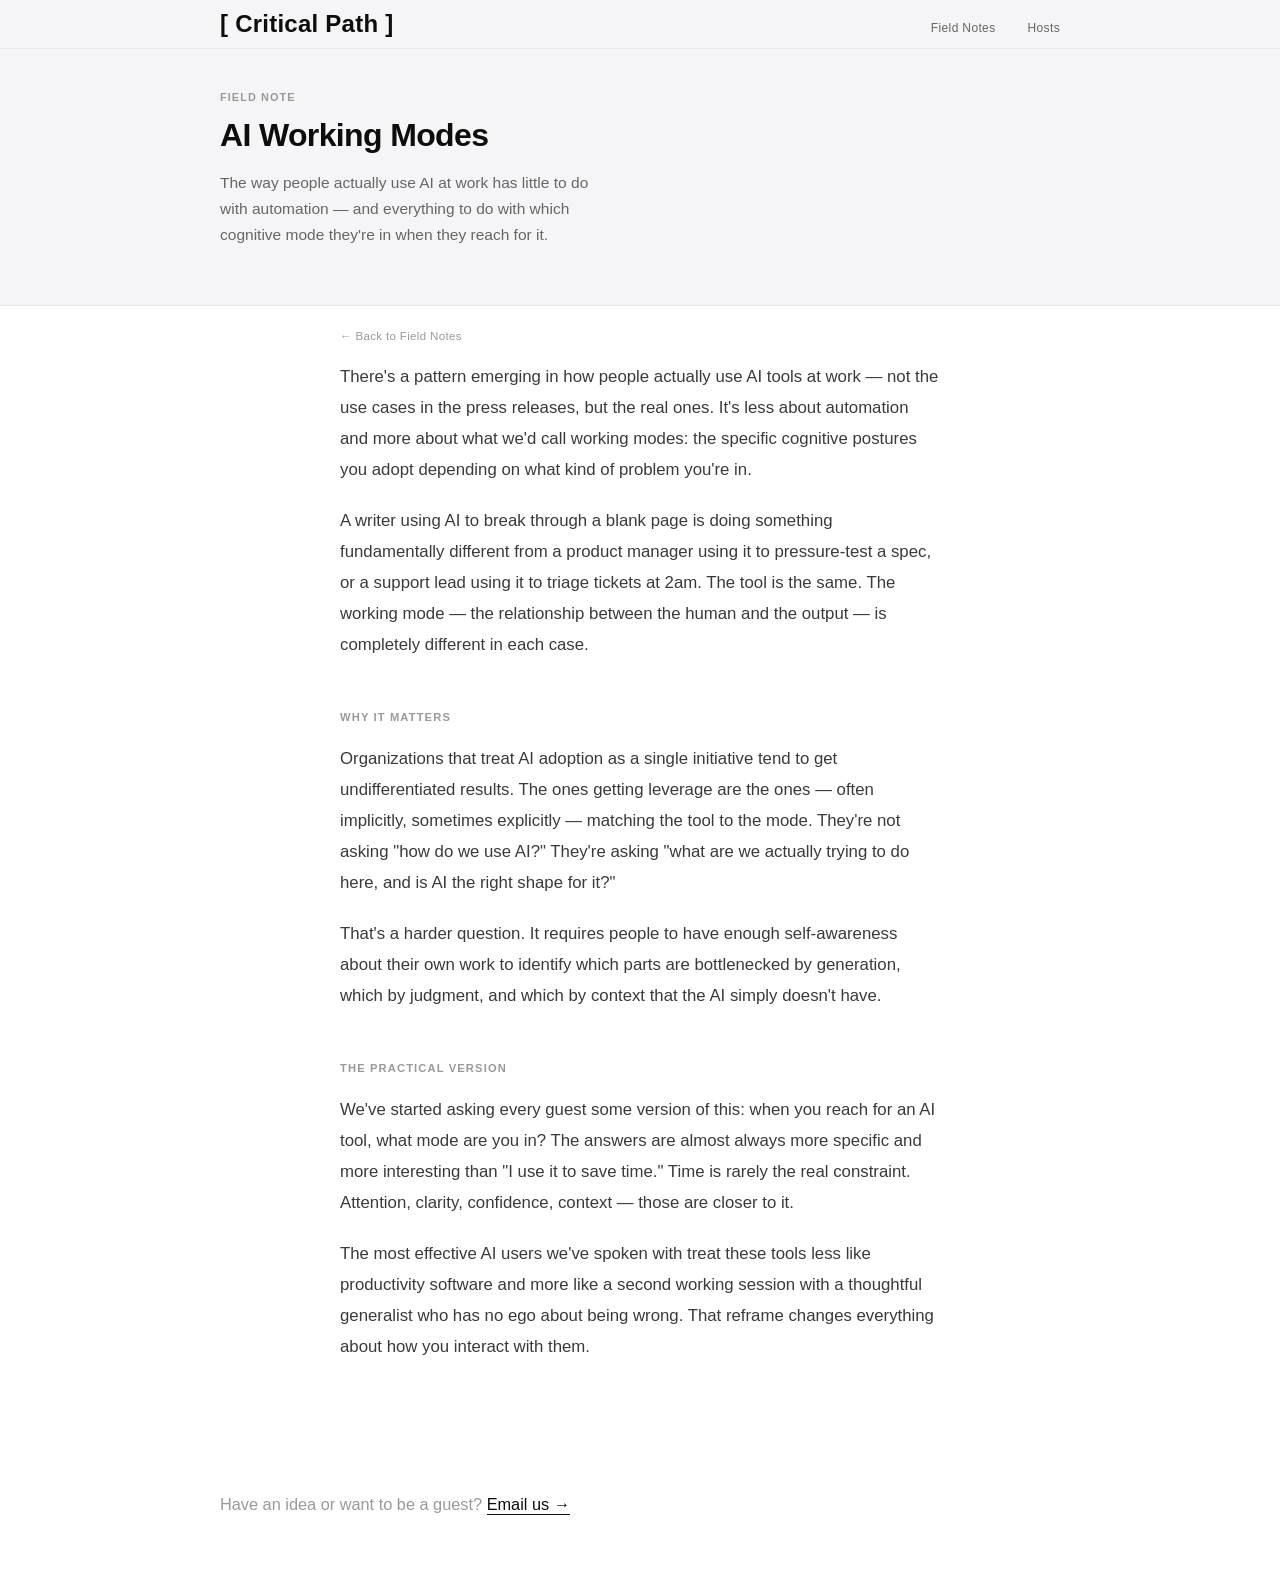
==== field-note-ai-working-modes.html @ de77ccbd "initial version Co-Authored-By: Claude Sonnet 4.6 <noreply@anthropic.com>" ====
<!DOCTYPE html>
<html lang="en">
<head>
  <meta charset="UTF-8" />
  <meta name="viewport" content="width=device-width, initial-scale=1.0" />
  <title>AI Working Modes — Critical Path</title>
  <link rel="preconnect" href="https://fonts.googleapis.com" />
  <link rel="preconnect" href="https://fonts.gstatic.com" crossorigin />
  <link href="https://fonts.googleapis.com/css2?family=IBM+Plex+Mono:wght@400;500;600&display=swap" rel="stylesheet" />
  <link rel="stylesheet" href="styles.css" />
</head>
<body>

  <div class="site-header-wrap">
    <header class="site-header">
      <a href="index.html" class="site-name">[ Critical Path ]</a>
      <nav class="site-nav">
        <a href="index.html#field-notes">Field Notes</a>
        <a href="index.html#hosts">Hosts</a>
      </nav>
    </header>
  </div>

  <div class="detail-hero">
    <div class="detail-hero-inner">
      <div class="detail-hero-text">
        <p class="detail-tag">Field Note</p>
        <h1 class="detail-title">AI Working Modes</h1>
        <p class="detail-intro">The way people actually use AI at work has little to do with automation — and everything to do with which cognitive mode they're in when they reach for it.</p>
      </div>
    </div>
  </div>

  <main class="detail-body">

    <a href="index.html#field-notes" class="detail-back">← Back to Field Notes</a>

    <div class="detail-prose">
      <p>There's a pattern emerging in how people actually use AI tools at work — not the use cases in the press releases, but the real ones. It's less about automation and more about what we'd call working modes: the specific cognitive postures you adopt depending on what kind of problem you're in.</p>

      <p>A writer using AI to break through a blank page is doing something fundamentally different from a product manager using it to pressure-test a spec, or a support lead using it to triage tickets at 2am. The tool is the same. The working mode — the relationship between the human and the output — is completely different in each case.</p>

      <h3>Why it matters</h3>

      <p>Organizations that treat AI adoption as a single initiative tend to get undifferentiated results. The ones getting leverage are the ones — often implicitly, sometimes explicitly — matching the tool to the mode. They're not asking "how do we use AI?" They're asking "what are we actually trying to do here, and is AI the right shape for it?"</p>

      <p>That's a harder question. It requires people to have enough self-awareness about their own work to identify which parts are bottlenecked by generation, which by judgment, and which by context that the AI simply doesn't have.</p>

      <h3>The practical version</h3>

      <p>We've started asking every guest some version of this: when you reach for an AI tool, what mode are you in? The answers are almost always more specific and more interesting than "I use it to save time." Time is rarely the real constraint. Attention, clarity, confidence, context — those are closer to it.</p>

      <p>The most effective AI users we've spoken with treat these tools less like productivity software and more like a second working session with a thoughtful generalist who has no ego about being wrong. That reframe changes everything about how you interact with them.</p>
    </div>

  </main>

  <footer class="site-footer">
    <p>Have an idea or want to be a guest? <a href="mailto:hello@criticalpathpodcast.com">Email us →</a></p>
  </footer>

</body>
</html>
---- styles.css ----
/* ── Reset ── */
*, *::before, *::after { box-sizing: border-box; margin: 0; padding: 0; }

/* ── Tokens ── */
:root {
  --black:   #0d0d0d;
  --ink:     #222;
  --mid:     #666;
  --faint:   #999;
  --rule:    #e8e8e8;
  --rule-light: rgba(0,0,0,0.07);
  --bg:      #fff;
  --bg-hero: #f5f5f7;

  --mono: -apple-system, BlinkMacSystemFont, "SF Pro Text", "Helvetica Neue", Arial, sans-serif;
  --serif: -apple-system, BlinkMacSystemFont, "SF Pro Display", "Helvetica Neue", Arial, sans-serif;

  --max: 920px;
  --pad-x: 2.5rem;

  /* vertical rhythm unit */
  --vr: 8px;
}

html { scroll-behavior: smooth; }

body {
  background: var(--bg);
  color: var(--ink);
  font-family: var(--serif);
  font-size: 17px;
  line-height: 1.65;
  -webkit-font-smoothing: antialiased;
  -moz-osx-font-smoothing: grayscale;
  font-feature-settings: "kern" 1;
  text-rendering: optimizeLegibility;
}

a { color: inherit; text-decoration: none; }

/* ─────────────────────────────────────────
   HEADER
───────────────────────────────────────── */
.site-header-wrap {
  background: var(--bg-hero);
  width: 100%;
  border-bottom: 1px solid var(--rule);
}

.site-header {
  display: flex;
  align-items: baseline;
  justify-content: space-between;
  max-width: var(--max);
  margin: 0 auto;
  padding: calc(var(--vr) * 2.4 - 15px) var(--pad-x);
}

.site-name {
  font-family: var(--mono);
  font-size: 1.5rem;
  font-weight: 600;
  letter-spacing: 0.01em;
  color: var(--black);
}

.site-nav {
  display: flex;
  gap: 2rem;
}

.site-nav a {
  font-family: var(--mono);
  font-size: 0.75rem;
  font-weight: 500;
  letter-spacing: 0.03em;
  color: var(--mid);
  transition: color 0.15s;
}

.site-nav a:hover { color: var(--black); }

/* ─────────────────────────────────────────
   HERO
───────────────────────────────────────── */
.hero {
  background: var(--bg-hero);
  width: 100%;
}

.hero-inner {
  display: grid;
  grid-template-columns: 1fr 1fr;
  gap: 4rem;
  align-items: stretch;
  max-width: var(--max);
  margin: 0 auto;
  padding: 40px var(--pad-x) calc(var(--vr) * 13 - 65px);
}

.hero-title {
  font-family: var(--serif);
  font-size: clamp(2.4rem, 5vw, 4rem);
  font-weight: 700;
  letter-spacing: -0.035em;
  line-height: 1.08;
  color: var(--black);
  margin-bottom: calc(var(--vr) * 2.5);
}

.hero-desc {
  font-family: var(--serif);
  font-size: 1.05rem;
  color: var(--mid);
  line-height: calc(1.75em - 5px);
  max-width: 380px;
  margin-bottom: 1rem;
}

.hero-desc:last-child { margin-bottom: 0; }

.video-label {
  font-family: var(--mono);
  font-size: 0.68rem;
  font-weight: 500;
  letter-spacing: 0.08em;
  text-transform: uppercase;
  color: var(--faint);
  margin-bottom: calc(var(--vr) * 1.5);
}

.video-link {
  display: flex;
  align-items: center;
  gap: 1rem;
  padding: 2rem 1.75rem;
  background: #ccc;
  border: 1px solid var(--rule);
  color: var(--black);
  transition: border-color 0.15s;
  min-height: 200px;
  justify-content: center;
}

.video-link:hover { border-color: var(--black); }

.video-link-play {
  font-size: 0.9rem;
  color: var(--black);
}

.video-link-text {
  font-family: var(--mono);
  font-size: 0.78rem;
  font-weight: 500;
  letter-spacing: 0.05em;
}

/* ─────────────────────────────────────────
   SECTION SCAFFOLD
───────────────────────────────────────── */
.field-notes,
.hosts {
  max-width: var(--max);
  margin: 0 auto;
  padding: calc(var(--vr) * 13) var(--pad-x);
  border-top: 1px solid var(--rule);
}

.field-notes {
  padding-top: 40px;
  padding-bottom: 0;
  border-top: none;
}

.hosts {
  padding-top: 35px;
  border-top: none;
}

.section-label {
  font-family: var(--mono);
  font-size: 0.8rem;
  font-weight: 600;
  letter-spacing: 0.12em;
  text-transform: uppercase;
  color: var(--black);
  margin-bottom: calc(var(--vr) * 2);
}

/* ─────────────────────────────────────────
   FIELD NOTES
───────────────────────────────────────── */
.field-notes-sub {
  font-family: var(--serif);
  font-size: 1.03rem;
  color: var(--mid);
  line-height: 1.6;
  max-width: 520px;
  margin-bottom: calc(var(--vr) * 6);
}

.notes-list { list-style: none; }

.note-row {
  padding: calc(var(--vr) * 3.5) 0;
  border-top: 1px solid var(--rule-light);
}

.note-row:last-child { border-bottom: 1px solid var(--rule-light); }

.note-title {
  font-family: var(--serif);
  font-size: 1.1rem;
  font-weight: 400;
  letter-spacing: -0.01em;
  color: var(--black);
  transition: opacity 0.15s;
}

.note-title:hover {
  opacity: 0.55;
  text-decoration: underline;
  text-underline-offset: 3px;
  text-decoration-color: rgba(0,0,0,0.25);
}

/* ─────────────────────────────────────────
   ABOUT
───────────────────────────────────────── */
.about p {
  font-family: var(--serif);
  font-size: 1.05rem;
  color: var(--mid);
  max-width: 600px;
  line-height: 1.85;
  margin-top: calc(var(--vr) * 2);
}

/* ─────────────────────────────────────────
   HOSTS
───────────────────────────────────────── */
.hosts-list {
  list-style: none;
  margin-top: calc(var(--vr) * 2);
}

.host-row {
  display: grid;
  grid-template-columns: 200px 1fr;
  gap: 2rem;
  padding: calc(var(--vr) * 3.5) 0;
  border-top: 1px solid var(--rule-light);
  align-items: baseline;
}

.host-row:last-child { border-bottom: 1px solid var(--rule-light); }

.host-name {
  font-family: var(--mono);
  font-size: 0.82rem;
  font-weight: 600;
  letter-spacing: 0.01em;
  color: var(--black);
}

.host-bio {
  font-family: var(--serif);
  font-size: 0.97rem;
  color: var(--mid);
  line-height: 1.65;
}

.host-bio p { margin-bottom: 0.85rem; }
.host-bio p:last-child { margin-bottom: 0; }

.host-bio-expanded {
  display: none;
  margin-top: 0.6rem;
}

.host-bio-expanded.open { display: block; }

.bio-toggle {
  background: none;
  border: none;
  padding: 0;
  margin-top: calc(0.6rem - 20px);
  font-family: var(--mono);
  font-size: 0.75rem;
  font-weight: 500;
  letter-spacing: 0.04em;
  color: var(--faint);
  cursor: pointer;
  transition: color 0.15s;
}

.bio-toggle:hover { color: var(--black); }

.host-bio-expanded.open + .bio-toggle { margin-top: 0.6rem; }

/* ─────────────────────────────────────────
   FOOTER
───────────────────────────────────────── */
.site-footer {
  max-width: var(--max);
  margin: -75px auto 0;
  padding: calc(var(--vr) * 5) var(--pad-x) calc(var(--vr) * 8);
  font-family: var(--mono);
  font-size: 1.02rem;
  color: var(--faint);
}

.site-footer a {
  color: var(--black);
  border-bottom: 1px solid var(--black);
  padding-bottom: 1px;
  transition: color 0.15s, border-color 0.15s;
}

.site-footer a:hover { color: var(--mid); border-color: var(--mid); }

/* ─────────────────────────────────────────
   DETAIL PAGES
───────────────────────────────────────── */
.detail-hero {
  background: var(--bg-hero);
  width: 100%;
  border-bottom: 1px solid var(--rule);
}

.detail-hero-inner {
  display: grid;
  grid-template-columns: 1fr 1fr;
  gap: 4rem;
  align-items: stretch;
  max-width: var(--max);
  margin: 0 auto;
  padding: 40px var(--pad-x) calc(var(--vr) * 7);
}

.detail-hero-video .video-link {
  height: 100%;
}

.detail-back {
  display: inline-block;
  font-family: var(--mono);
  font-size: 0.72rem;
  font-weight: 500;
  letter-spacing: 0.03em;
  color: var(--faint);
  margin-bottom: 15px;
  transition: color 0.15s;
}

.detail-back:hover { color: var(--black); }

.detail-header {
  display: flex;
  align-items: baseline;
  justify-content: space-between;
  max-width: var(--max);
  margin: 0 auto;
  padding: calc(var(--vr) * 3) var(--pad-x);
  border-bottom: 1px solid var(--black);
}

.detail-back {
  font-family: var(--mono);
  font-size: 0.72rem;
  font-weight: 500;
  letter-spacing: 0.03em;
  color: var(--faint);
  transition: color 0.15s;
}

.detail-back:hover { color: var(--black); }

.detail-body {
  max-width: 680px;
  margin: 0 auto;
  padding: 15px var(--pad-x) calc(var(--vr) * 18);
}

.detail-tag {
  font-family: var(--mono);
  font-size: 0.68rem;
  font-weight: 600;
  letter-spacing: 0.1em;
  text-transform: uppercase;
  color: var(--faint);
  margin-bottom: 0;
}

.detail-title {
  font-family: var(--serif);
  font-size: clamp(1rem, 3.5vw, 2rem);
  font-weight: 700;
  letter-spacing: -0.02em;
  line-height: 1.15;
  color: var(--black);
  margin-top: 10px;
  margin-bottom: calc(var(--vr) * 2);
}

.detail-intro {
  font-family: var(--serif);
  font-size: 0.97rem;
  color: var(--mid);
  line-height: 1.7;
  max-width: 380px;
}

.detail-video {
  margin-bottom: calc(var(--vr) * 6);
}

.detail-prose p {
  font-family: var(--serif);
  font-size: 1.05rem;
  line-height: 1.85;
  color: #3a3a3a;
  margin-bottom: calc(var(--vr) * 2.5);
}

.detail-prose h3 {
  font-family: var(--mono);
  font-size: 0.7rem;
  font-weight: 600;
  letter-spacing: 0.1em;
  text-transform: uppercase;
  color: var(--faint);
  margin: calc(var(--vr) * 6) 0 calc(var(--vr) * 2);
}

/* ─────────────────────────────────────────
   MOBILE
───────────────────────────────────────── */
@media (max-width: 660px) {
  :root { --pad-x: 1.5rem; }

  .site-nav { gap: 1.5rem; }

  .hero-inner {
    grid-template-columns: 1fr;
    gap: 2.5rem;
    padding-top: calc(var(--vr) * 8);
    padding-bottom: calc(var(--vr) * 8);
  }

  .hero-desc { max-width: none; }

  .hero-title { font-size: clamp(2rem, 10vw, 2.8rem); }

  .field-notes,
  .hosts {
    padding-top: calc(var(--vr) * 8);
    padding-bottom: calc(var(--vr) * 8);
  }

  .host-row {
    grid-template-columns: 1fr;
    gap: calc(var(--vr) * 0.5);
  }

  .detail-body {
    padding-top: calc(var(--vr) * 8);
    padding-bottom: calc(var(--vr) * 10);
  }
}
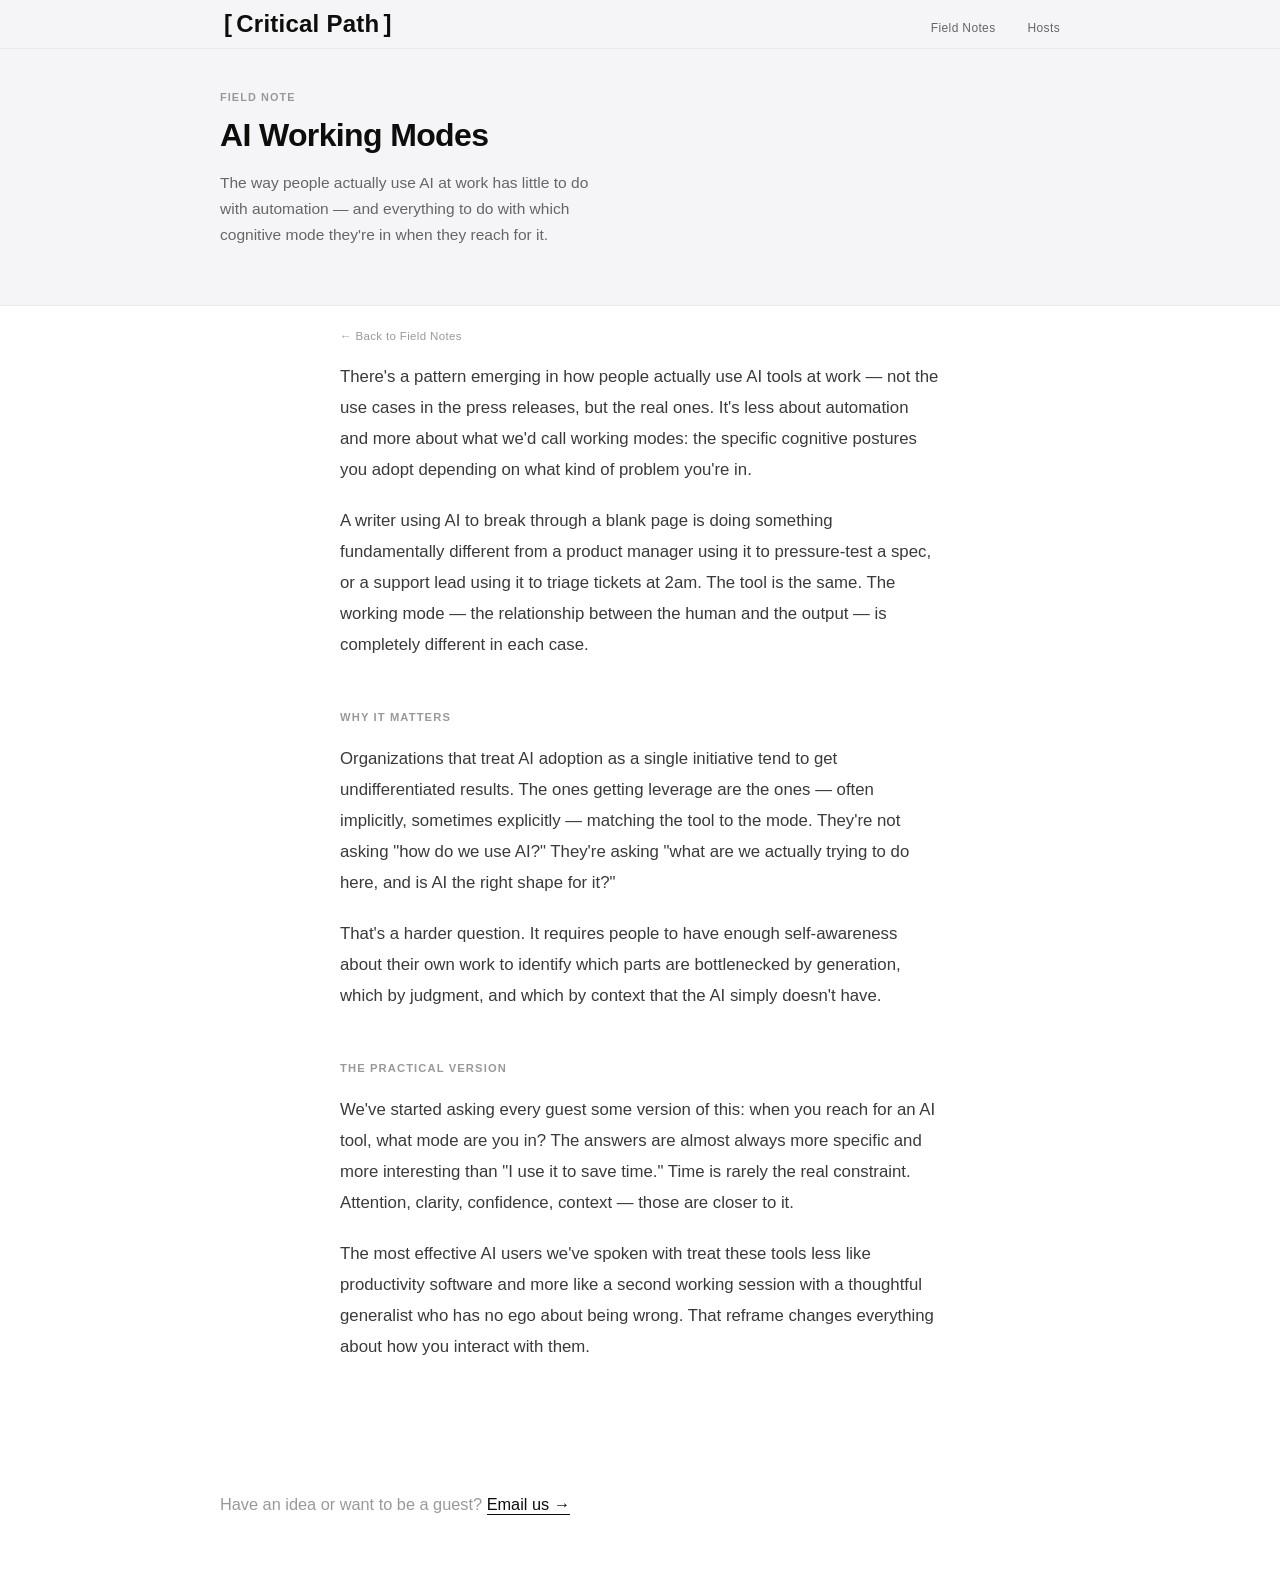
==== commit ac59b19a: "Fix header spacing consistency" ====
--- a/field-note-ai-working-modes.html
+++ b/field-note-ai-working-modes.html
@@ -13,7 +13,7 @@
 
   <div class="site-header-wrap">
     <header class="site-header">
-      <a href="index.html" class="site-name">[ Critical Path ]</a>
+      <a href="index.html" class="site-name"><span class="bracket">[</span><span class="title">Critical Path</span><span class="bracket">]</span></a>
       <nav class="site-nav">
         <a href="index.html#field-notes">Field Notes</a>
         <a href="index.html#hosts">Hosts</a>
--- a/styles.css
+++ b/styles.css
@@ -64,6 +64,15 @@
   color: var(--black);
 }
 
+.site-name .bracket {
+  display: inline-block;
+  margin: 0 4px;
+}
+
+.site-name .title {
+  display: inline-block;
+}
+
 .site-nav {
   display: flex;
   gap: 2rem;
